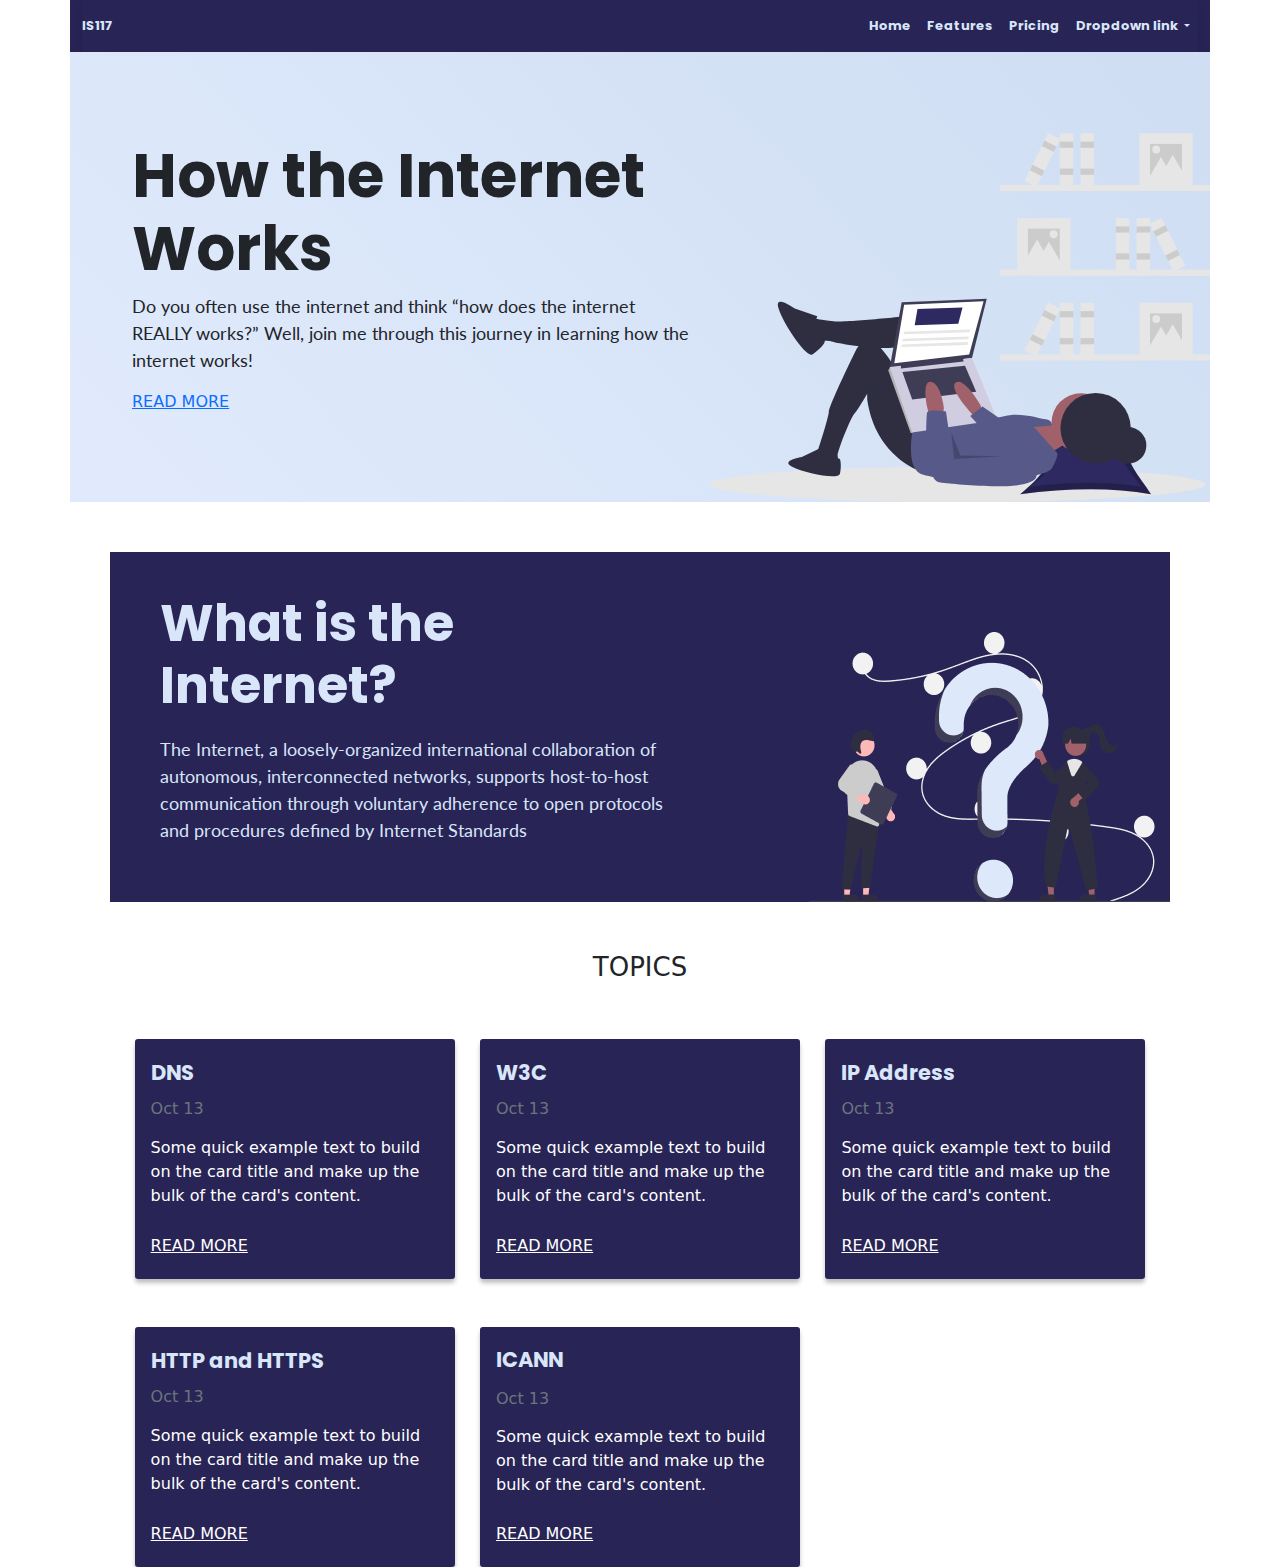
==== index.html @ 41cf6a09 "Bug: Fixed responsive layout for topic cards" ====
<!doctype html>
<html lang="en">
<head>
    <!-- Required meta tags -->
    <meta charset="utf-8">
    <meta name="viewport" content="width=device-width, initial-scale=1, shrink-to-fit=no">

    <!-- Bootstrap CSS -->
    <link rel="stylesheet" href="css/bootstrap.min.css">
    <link rel="stylesheet" href="css/style.css">

    <link href="https://fonts.googleapis.com/css2?family=Lato&family=Poppins:wght@300;400;700&display=swap" rel="stylesheet">
    <title>Hello, world!</title>
</head>
<body>


<!-- NAV CONTENTS -->

<header class="nav">
    <div class="container navbar-container">
        <nav class="navbar navbar-expand-lg navbar-dark bg-transparent shadow">
            <a class="navbar-brand primary-color" href="#">IS117</a>
            <button class="navbar-toggler" type="button" data-toggle="collapse" data-target="#navbarNavDropdown" aria-controls="navbarNavDropdown" aria-expanded="false" aria-label="Toggle navigation">
                <span class="navbar-toggler-icon"></span>
            </button>
            <div class="collapse navbar-collapse justify-content-end" id="navbarNavDropdown">
                <ul class="navbar-nav">
                    <li class="nav-item active">
                        <a class="nav-link" href="#">Home</a>
                    </li>
                    <li class="nav-item">
                        <a class="nav-link" href="#">Features</a>
                    </li>
                    <li class="nav-item">
                        <a class="nav-link" href="#">Pricing</a>
                    </li>
                    <li class="nav-item dropdown">
                        <a class="nav-link dropdown-toggle" href="#" id="navbarDropdownMenuLink" role="button" data-toggle="dropdown" aria-haspopup="true" aria-expanded="false">
                            Dropdown link
                        </a>
                        <div class="dropdown-menu" aria-labelledby="navbarDropdownMenuLink">
                            <a class="dropdown-item" href="#">Action</a>
                            <a class="dropdown-item" href="#">Another action</a>
                            <a class="dropdown-item" href="#">Something else here</a>
                        </div>
                    </li>
                </ul>
            </div>
        </nav>
    </div>
</header>



<!-- HERO CONTENTS -->

<div class="container hero-container">
    <div class="hero-items d-flex align-items-center">
        <div class="hero-content d-flex flex-column justify-content-around">
            <div>
                <h1>How the Internet Works</h1>
            </div>
            <div>
                <p>Do you often use the internet and think “how does the internet REALLY works?” Well, join me through this journey in learning how the internet works!</p>
            </div>
            <div>
                <a href="">READ MORE</a>
            </div>
        </div>
        <div class="hero-img d-none d-none d-xl-block d-lg-block">
            <img src="hero-img.svg" class="img-fluid" alt="">
        </div>
    </div>
</div>


<!-- SECOND HERO CONTENTS -->
<div class="container second-content">
    <div class="second-content-container d-flex align-items-center">
        <div class="second-content-text">
            <div>
                <h1>What is the Internet?</h1>
            </div>
            <div>
                <p>
                    The Internet, a loosely-organized international collaboration of autonomous, interconnected networks, supports host-to-host communication through voluntary adherence to open protocols and procedures defined by Internet Standards
                </p>
            </div>
        </div>
        <div class="second-content-img d-none d-none d-xl-block d-lg-block">
            <img src="hero-img-2.png" class="img-fluid" alt="">
        </div>
    </div>
</div>


<!-- TOPIC CONTENTS -->

<div class="container topic-container d-flex align-items-center">

    <div class="topic-content container d-flex justify-content-center align-items-center flex-column">
        <div class="topic-header-title">
            <h1>TOPICS</h1>
        </div>
        <div class="row mt-5 d-flex justify-content-center align-items-center topic-box">

            <div class="col-lg-4 col-md-6 col-12 d-flex align-items-center justify-content-center">
                <div class="card" style="width: 20rem; height: 15rem">
                    <div class="card-body d-flex flex-column justify-content-around">
                        <h5 class="card-title">DNS</h5>
                        <h6 class="card-subtitle mb-2 text-muted">Oct 13</h6>
                        <p class="card-text">Some quick example text to build on the card title and make up the bulk of the card's content.</p>
                        <a href="#" class="card-link">READ MORE</a>
                    </div>
                </div>
            </div>

            <div class="col-lg-4 col-md-6 col-12 d-flex align-items-center justify-content-center">
                <div class="card" style="width: 20rem; height: 15rem">
                    <div class="card-body d-flex flex-column justify-content-around">
                        <h5 class="card-title">W3C</h5>
                        <h6 class="card-subtitle mb-2 text-muted">Oct 13</h6>
                        <p class="card-text">Some quick example text to build on the card title and make up the bulk of the card's content.</p>
                        <a href="#" class="card-link">READ MORE</a>
                    </div>
                </div>
            </div>

            <div class="col-lg-4 col-12 d-flex align-items-center justify-content-center">
                <div class="card" style="width: 20rem; height: 15rem">
                    <div class="card-body d-flex flex-column justify-content-around">
                        <h5 class="card-title">IP Address</h5>
                        <h6 class="card-subtitle mb-2 text-muted">Oct 13</h6>
                        <p class="card-text">Some quick example text to build on the card title and make up the bulk of the card's content.</p>
                        <a href="#" class="card-link">READ MORE</a>
                    </div>
                </div>
            </div>


        </div>

        <div class="row mt-5 d-flex align-items-center topic-box">

            <div class="col-lg-4 col-md-6  col-12 d-flex align-items-center justify-content-center">
                <div class="card" style="width: 20rem; height: 15rem">
                    <div class="card-body d-flex flex-column justify-content-around">
                        <h5 class="card-title">HTTP and HTTPS</h5>
                        <h6 class="card-subtitle mb-2 text-muted">Oct 13</h6>
                        <p class="card-text">Some quick example text to build on the card title and make up the bulk of the card's content.</p>
                        <a href="#" class="card-link">READ MORE</a>
                    </div>
                </div>
            </div>

            <div class="col-lg-4 col-md-6 col-12 d-flex align-items-center justify-content-center">
                <div class="card" style="width: 20rem; height: 15rem">
                    <div class="card-body d-flex flex-column justify-content-around">
                        <h5 class="card-title">ICANN</h5>
                        <h6 class="card-subtitle mb-2 mt-0 text-muted">Oct 13</h6>
                        <p class="card-text">Some quick example text to build on the card title and make up the bulk of the card's content.</p>
                        <a href="#" class="card-link">READ MORE</a>
                    </div>
                </div>
            </div>
        </div>

    </div>
</div>












<!-- Optional JavaScript; choose one of the two! -->

<!-- Option 1: jQuery and Bootstrap Bundle (includes Popper) -->
<script src="https://code.jquery.com/jquery-3.5.1.slim.min.js" integrity="sha384-DfXdz2htPH0lsSSs5nCTpuj/zy4C+OGpamoFVy38MVBnE+IbbVYUew+OrCXaRkfj" crossorigin="anonymous"></script>
<script src="js/bootstrap.bundle.js"></script>


</body>
---- css/style.css ----
/*
font-family: 'Lato', sans-serif;
font-family: 'Poppins', sans-serif;
*/
.navbar-container,.dropdown-menu
{
    background-color: #282456;
}

.navbar-nav .nav-item a, .navbar-brand
{
    color: #D9E5F8 !important;
    font-family: 'Poppins', sans-serif;
    font-weight: 700;
    font-size: 13px;
}

.hero-container
{
    height: 50vh;
    background: linear-gradient(46.19deg, #E0EAFC 5.66%, #CFDEF3 94.35%);
    position: relative;
}

.hero-items
{
    height: 50vh;
}

.hero-img
{
    height: auto;
    width: 500px;
    position: absolute;
    bottom: 0;
    right: 0;
}
.hero-img img
{
    max-width: 500px;
    height: auto;
}


.hero-content
{
    min-height: 30vh;
    width: 50%;
    margin-left: 50px;
}

.hero-content h1
{
    font-family: 'Poppins',sans-serif;
    font-size: 61px;
    font-weight: 700;
}

.hero-content p
{
    font-family: 'Lato',sans-serif;
    font-size: 18px;
}

/* SECOND-CONTENT STYLING */
.second-content-container
{
    width: 95%;
    background-color: #282456;
    margin: 50px auto;
    height: 350px;
    position: relative;
}

.second-content-text
{
    width: 50%;
    margin-left: 50px;
    color:#D9E5F8;
}
.second-content-text h1
{
    font-family: 'Poppins',sans-serif;
    font-size: 51px;
    font-weight: 700;
    margin-bottom: 20px;
}
.second-content-text p
{
    font-family: Lato,sans-serif;
    font-size: 18px;
}

.second-content-img{
    position: absolute;
    bottom: 0;
    right: 0;
}

.topic-content
{
    min-height: 60vh;
    width: 95%;
}

.topic-box
{
    min-height: 25vh;
    width: 100%;
}

.card-body
{
    background-color:#282456 ;
    border-radius: 3px;
}
.card
{
    border-style: none;
    box-shadow: 0 4px 4px rgba(0, 0, 0, 0.25);
}

.topic-header-title h1
{
    font-size: 26px;
}

.card-link,.card-text
{
    color: white;
}



.card-title
{
    font-family: 'Poppins', sans-serif;
    font-size: 21px;
    font-weight: 700;
    color: #D9E5F8;
}

@media (max-width: 992px )
{
    .hero-content, .second-content-text
    {
        width: 100%;
        margin-left: 0;
        text-align: center;
    }

    .card
    {
        margin-bottom: 10px;
    }

}
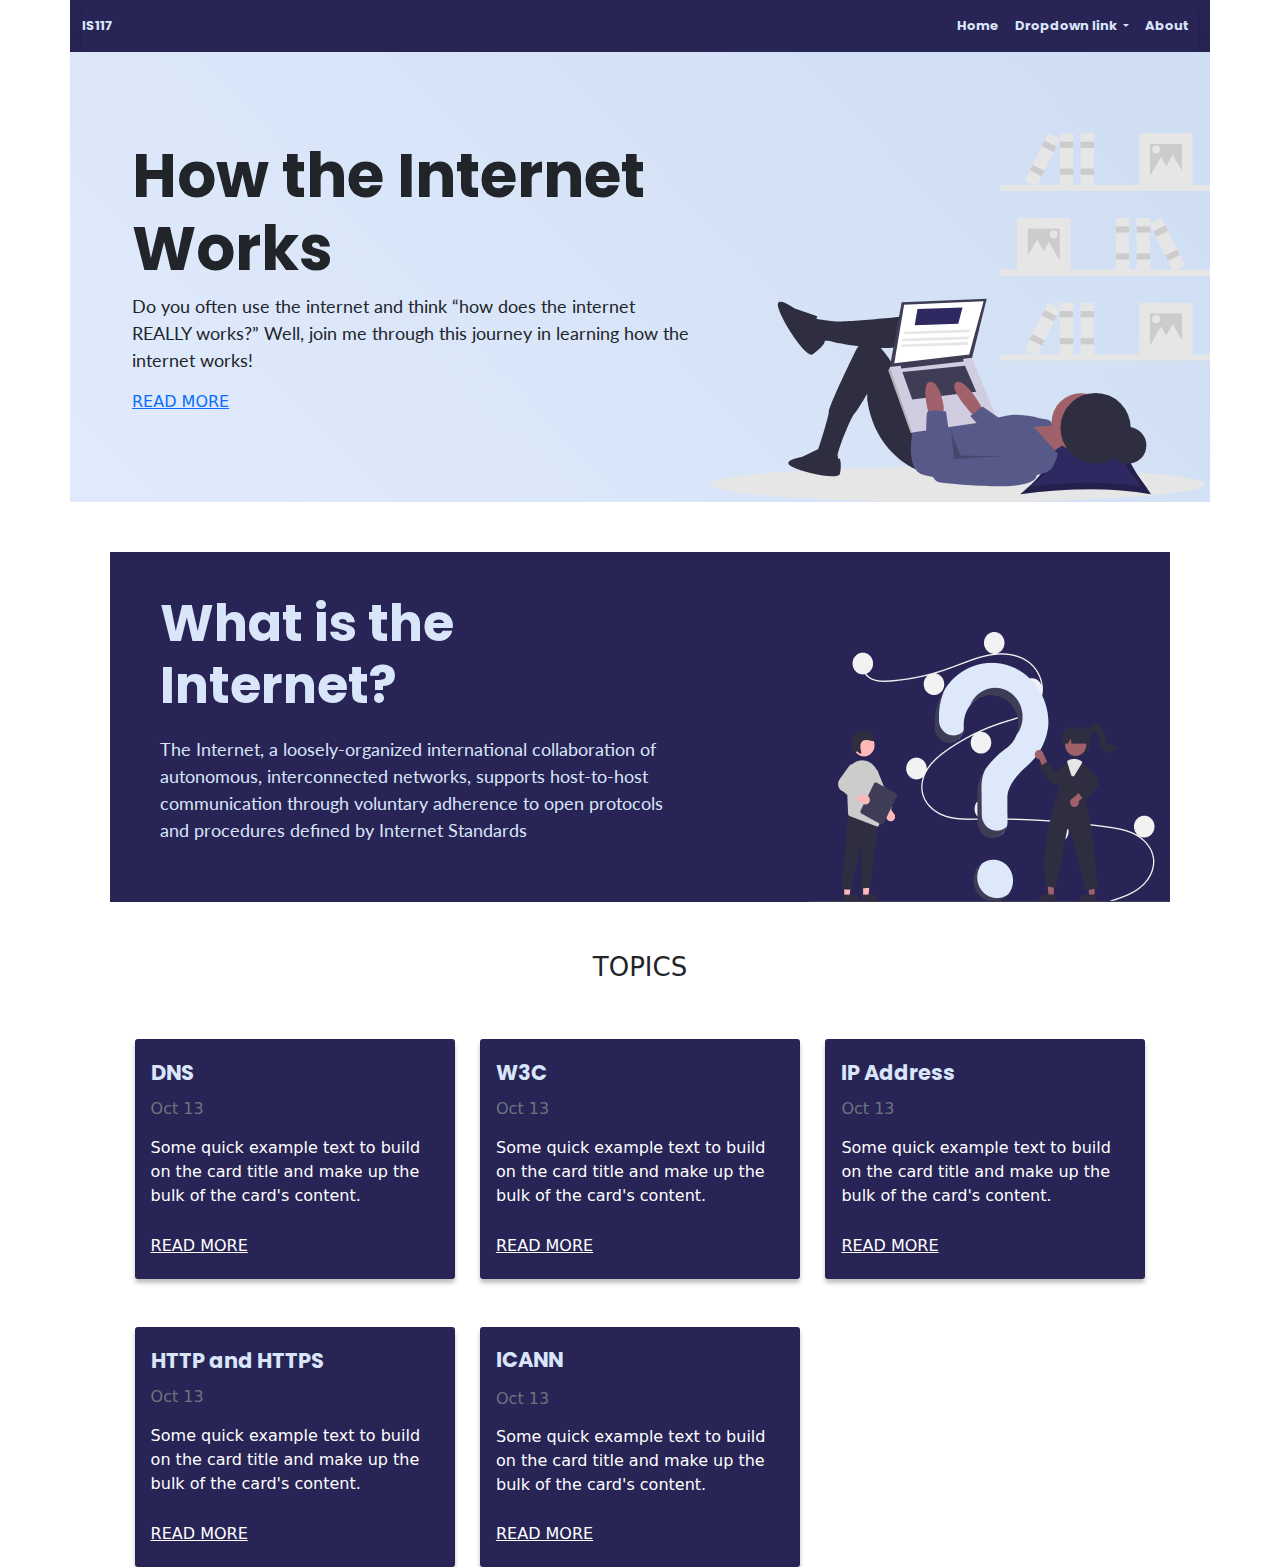
==== commit d3419840: "Task: Fixed nav links" ====
--- a/index.html
+++ b/index.html
@@ -29,22 +29,22 @@
                     <li class="nav-item active">
                         <a class="nav-link" href="#">Home</a>
                     </li>
-                    <li class="nav-item">
-                        <a class="nav-link" href="#">Features</a>
-                    </li>
-                    <li class="nav-item">
-                        <a class="nav-link" href="#">Pricing</a>
-                    </li>
                     <li class="nav-item dropdown">
                         <a class="nav-link dropdown-toggle" href="#" id="navbarDropdownMenuLink" role="button" data-toggle="dropdown" aria-haspopup="true" aria-expanded="false">
                             Dropdown link
                         </a>
                         <div class="dropdown-menu" aria-labelledby="navbarDropdownMenuLink">
-                            <a class="dropdown-item" href="#">Action</a>
-                            <a class="dropdown-item" href="#">Another action</a>
-                            <a class="dropdown-item" href="#">Something else here</a>
+                            <a class="dropdown-item" href="#">ICANN</a>
+                            <a class="dropdown-item" href="#">DNS</a>
+                            <a class="dropdown-item" href="#">W3C</a>
+                            <a class="dropdown-item" href="#">IP Address</a>
+                            <a class="dropdown-item" href="#">HTTPS</a>
                         </div>
                     </li>
+                    <li class="nav-item">
+                        <a class="nav-link" href="#">About</a>
+                    </li>
+
                 </ul>
             </div>
         </nav>
--- a/css/style.css
+++ b/css/style.css
@@ -140,6 +140,135 @@
     color: #D9E5F8;
 }
 
+
+
+
+/* ICANN STYLING */
+.icann-banner-container
+{
+    padding: 0;
+}
+.icann-banner-contents
+{
+    min-height: 30vh;
+    background-color: #D9E5F8;
+    align-items: center;
+}
+.icann-banner-text
+{
+    width: 75%;
+    margin-left: 50px;
+    color: #282456;
+}
+
+
+.icann-banner-text h1
+{
+    font-family: 'Poppins', sans-serif;
+    font-size: 24px;
+    font-weight: 700;
+
+}
+
+
+.icann-banner-text p
+{
+    font-family: Lato,sans-serif;
+    font-size: 18px;
+    max-width: 90ch;
+    margin-top: 20px;
+}
+
+
+.icann-logo
+{
+    margin-bottom: 40px;
+    margin-right: 30px;
+}
+
+
+
+
+
+/* ICANN TOPIC STYLING */
+.icann-topic-container
+{
+    min-height: 50vh;
+    margin-top: 60px;
+    color: #D9E5F8;
+}
+
+.icann-topic-content
+{
+    min-height: 45vh;
+    width: 100%;
+    background-color: #282456;
+    font-family: Lato, sans-serif;
+    font-size: 16px;
+    color: #D9E5F8;
+
+}
+
+.icann-box-1
+{
+    width: 300px;
+    padding-left: 20px;
+    padding-right: 50px;
+
+}
+.icann-box-2
+{
+    width: auto;
+    padding-right: 20px;
+}
+.icann-box-1,.icann-box-2
+{
+    height: auto;
+    margin-top: 20px;
+}
+
+
+
+
+.icann-topic-second
+{
+    width: 100%;
+    color: #282456;
+    margin-top: 50px;
+    padding-right: 20px;
+    padding-left: 20px;
+    font-family: Lato, sans-serif;
+    font-size: 16px;
+}
+
+.icann-history
+{
+    color: #282456;
+    background-color: #D9E5F8;
+}
+
+.icann-history-content
+{
+   margin: 20px;
+}
+
+.icann-history h1
+{
+    font-family: 'Poppins', sans-serif;
+    font-size: 28px;
+    font-weight: 700;
+    margin-bottom: 20px;
+}
+.icann-history-text
+{
+    font-family: Lato, sans-serif;
+    font-size: 16px;
+}
+.test
+{
+    height: 22vh;
+    margin-top: 20px;
+}
 @media (max-width: 992px )
 {
     .hero-content, .second-content-text
@@ -153,5 +282,12 @@
     {
         margin-bottom: 10px;
     }
-
+.icann-banner-text
+{
+    margin-top: 30px;
+    margin-bottom: 20px;
+    text-align: center;
+    width: 100%;
+    margin-left: 0;
+}
 }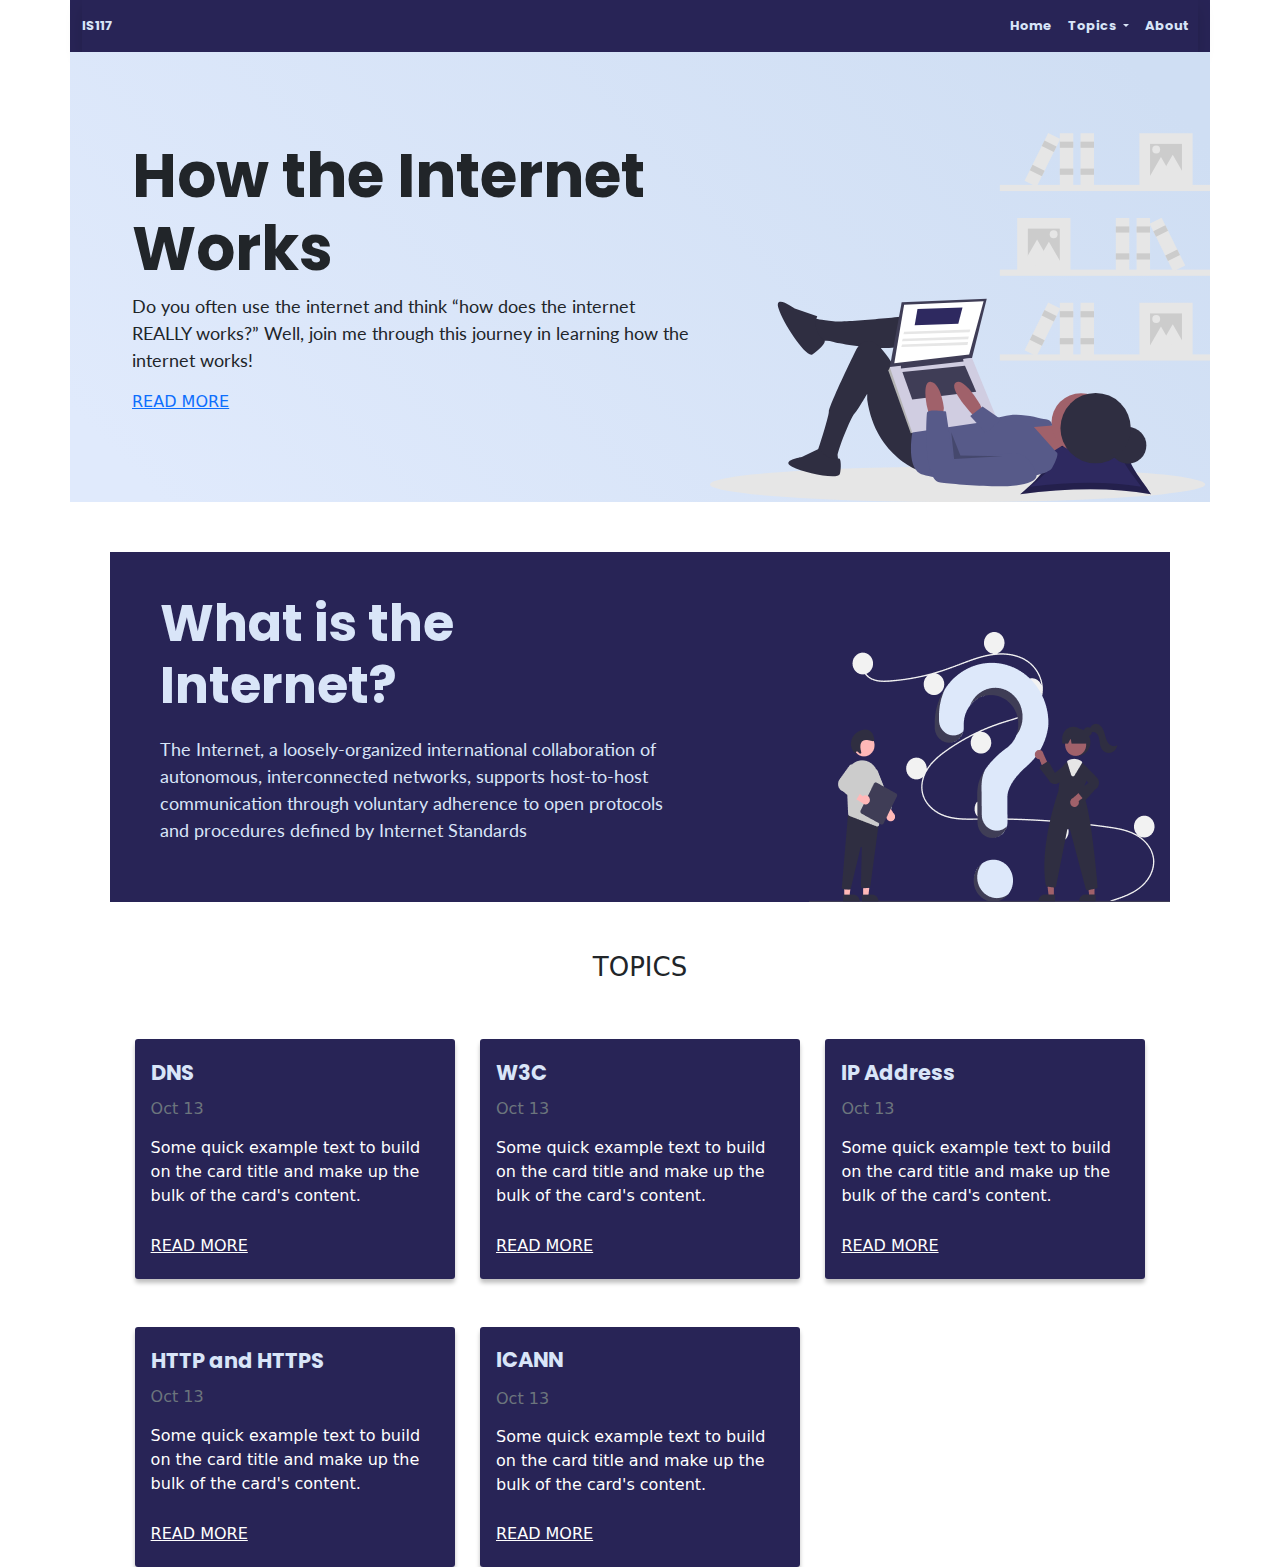
==== commit 892a71f8: "Task: Fixed nav links" ====
--- a/index.html
+++ b/index.html
@@ -31,7 +31,7 @@
                     </li>
                     <li class="nav-item dropdown">
                         <a class="nav-link dropdown-toggle" href="#" id="navbarDropdownMenuLink" role="button" data-toggle="dropdown" aria-haspopup="true" aria-expanded="false">
-                            Dropdown link
+                           Topics
                         </a>
                         <div class="dropdown-menu" aria-labelledby="navbarDropdownMenuLink">
                             <a class="dropdown-item" href="#">ICANN</a>
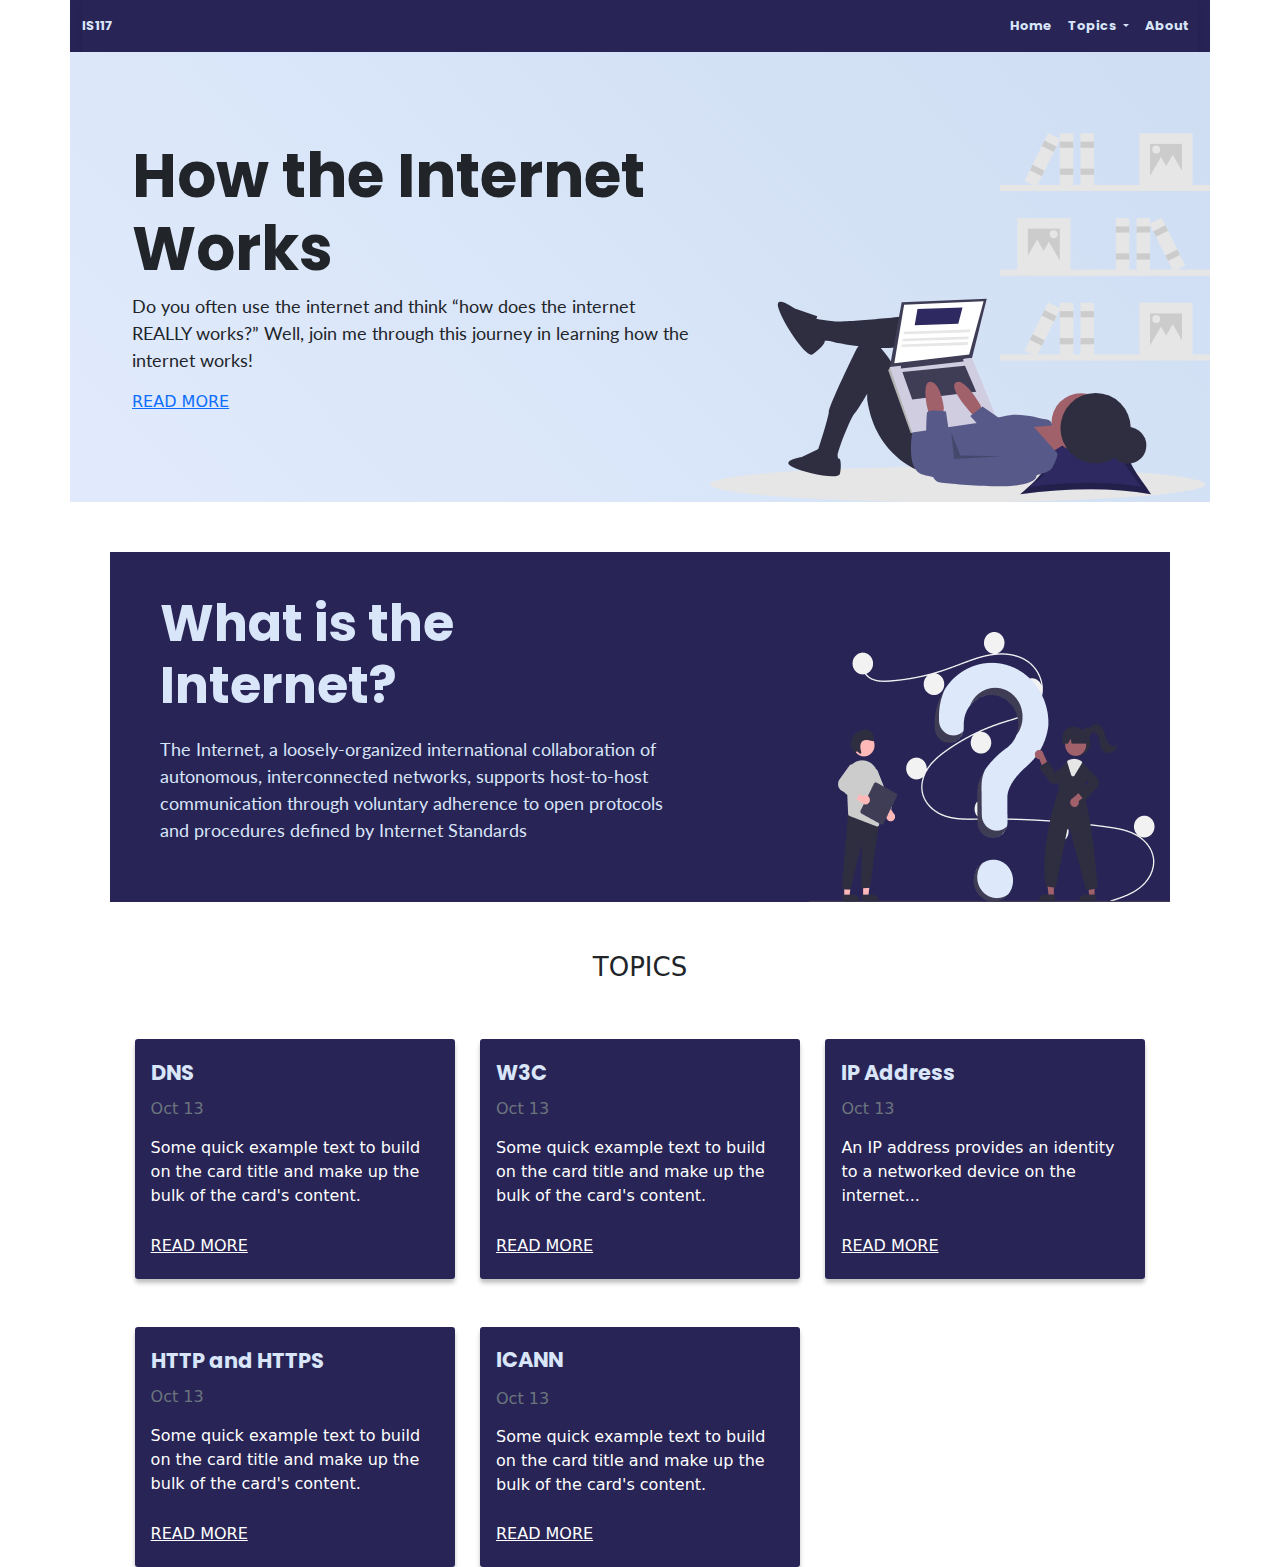
==== commit c413fbf5: "Bug: fixed navigation links to each page." ====
--- a/index.html
+++ b/index.html
@@ -10,7 +10,7 @@
     <link rel="stylesheet" href="css/style.css">
 
     <link href="https://fonts.googleapis.com/css2?family=Lato&family=Poppins:wght@300;400;700&display=swap" rel="stylesheet">
-    <title>Hello, world!</title>
+    <title>IS117</title>
 </head>
 <body>
 
@@ -34,10 +34,10 @@
                            Topics
                         </a>
                         <div class="dropdown-menu" aria-labelledby="navbarDropdownMenuLink">
-                            <a class="dropdown-item" href="#">ICANN</a>
+                            <a class="dropdown-item" href="docs/icann.html">ICANN</a>
                             <a class="dropdown-item" href="#">DNS</a>
                             <a class="dropdown-item" href="#">W3C</a>
-                            <a class="dropdown-item" href="#">IP Address</a>
+                            <a class="dropdown-item" href="docs/ipaddress.html">IP Address</a>
                             <a class="dropdown-item" href="#">HTTPS</a>
                         </div>
                     </li>
@@ -65,7 +65,7 @@
                 <p>Do you often use the internet and think “how does the internet REALLY works?” Well, join me through this journey in learning how the internet works!</p>
             </div>
             <div>
-                <a href="">READ MORE</a>
+                <a href="docs/icann.html">READ MORE</a>
             </div>
         </div>
         <div class="hero-img d-none d-none d-xl-block d-lg-block">
@@ -132,8 +132,8 @@
                     <div class="card-body d-flex flex-column justify-content-around">
                         <h5 class="card-title">IP Address</h5>
                         <h6 class="card-subtitle mb-2 text-muted">Oct 13</h6>
-                        <p class="card-text">Some quick example text to build on the card title and make up the bulk of the card's content.</p>
-                        <a href="#" class="card-link">READ MORE</a>
+                        <p class="card-text">An IP address provides an identity to a networked device on the internet...</p>
+                        <a href="docs/ipaddress.html" class="card-link">READ MORE</a>
                     </div>
                 </div>
             </div>
@@ -160,7 +160,7 @@
                         <h5 class="card-title">ICANN</h5>
                         <h6 class="card-subtitle mb-2 mt-0 text-muted">Oct 13</h6>
                         <p class="card-text">Some quick example text to build on the card title and make up the bulk of the card's content.</p>
-                        <a href="#" class="card-link">READ MORE</a>
+                        <a href="docs/icann.html" class="card-link">READ MORE</a>
                     </div>
                 </div>
             </div>
--- a/css/style.css
+++ b/css/style.css
@@ -264,11 +264,66 @@
     font-family: Lato, sans-serif;
     font-size: 16px;
 }
-.test
-{
-    height: 22vh;
-    margin-top: 20px;
-}
+
+
+
+.ip-container
+{
+    width: 90%;
+    margin-top: 50px;
+}
+.ip-left-box
+{
+    background-color: #282456;
+    height: 350px;
+    display: flex;
+    align-items: center;
+
+}
+
+.second-ip-left-box
+{
+    height: 350px;
+    display: flex;
+    align-items: center;
+
+}
+.ip-left-box-text
+{
+    margin-top: 5px;
+    margin-bottom: 5px;
+    color: #D9E5F8;
+}
+
+.ip-left-box-text h1, .ip
+{
+    font-family: 'Poppins', sans-serif;
+    font-size: 18px;
+
+}
+.ip-left-box-text p
+{
+    margin-left: 20px;
+}
+
+.ip-item-left
+{
+    font-family: Lato, sans-serif;
+    font-size: 16px;
+}
+.ip-item-left h1
+{
+    font-family: 'Poppins', sans-serif;
+    font-size: 26px;
+
+}
+
+.text-color
+{
+    color: #282456;
+}
+
+
 @media (max-width: 992px )
 {
     .hero-content, .second-content-text
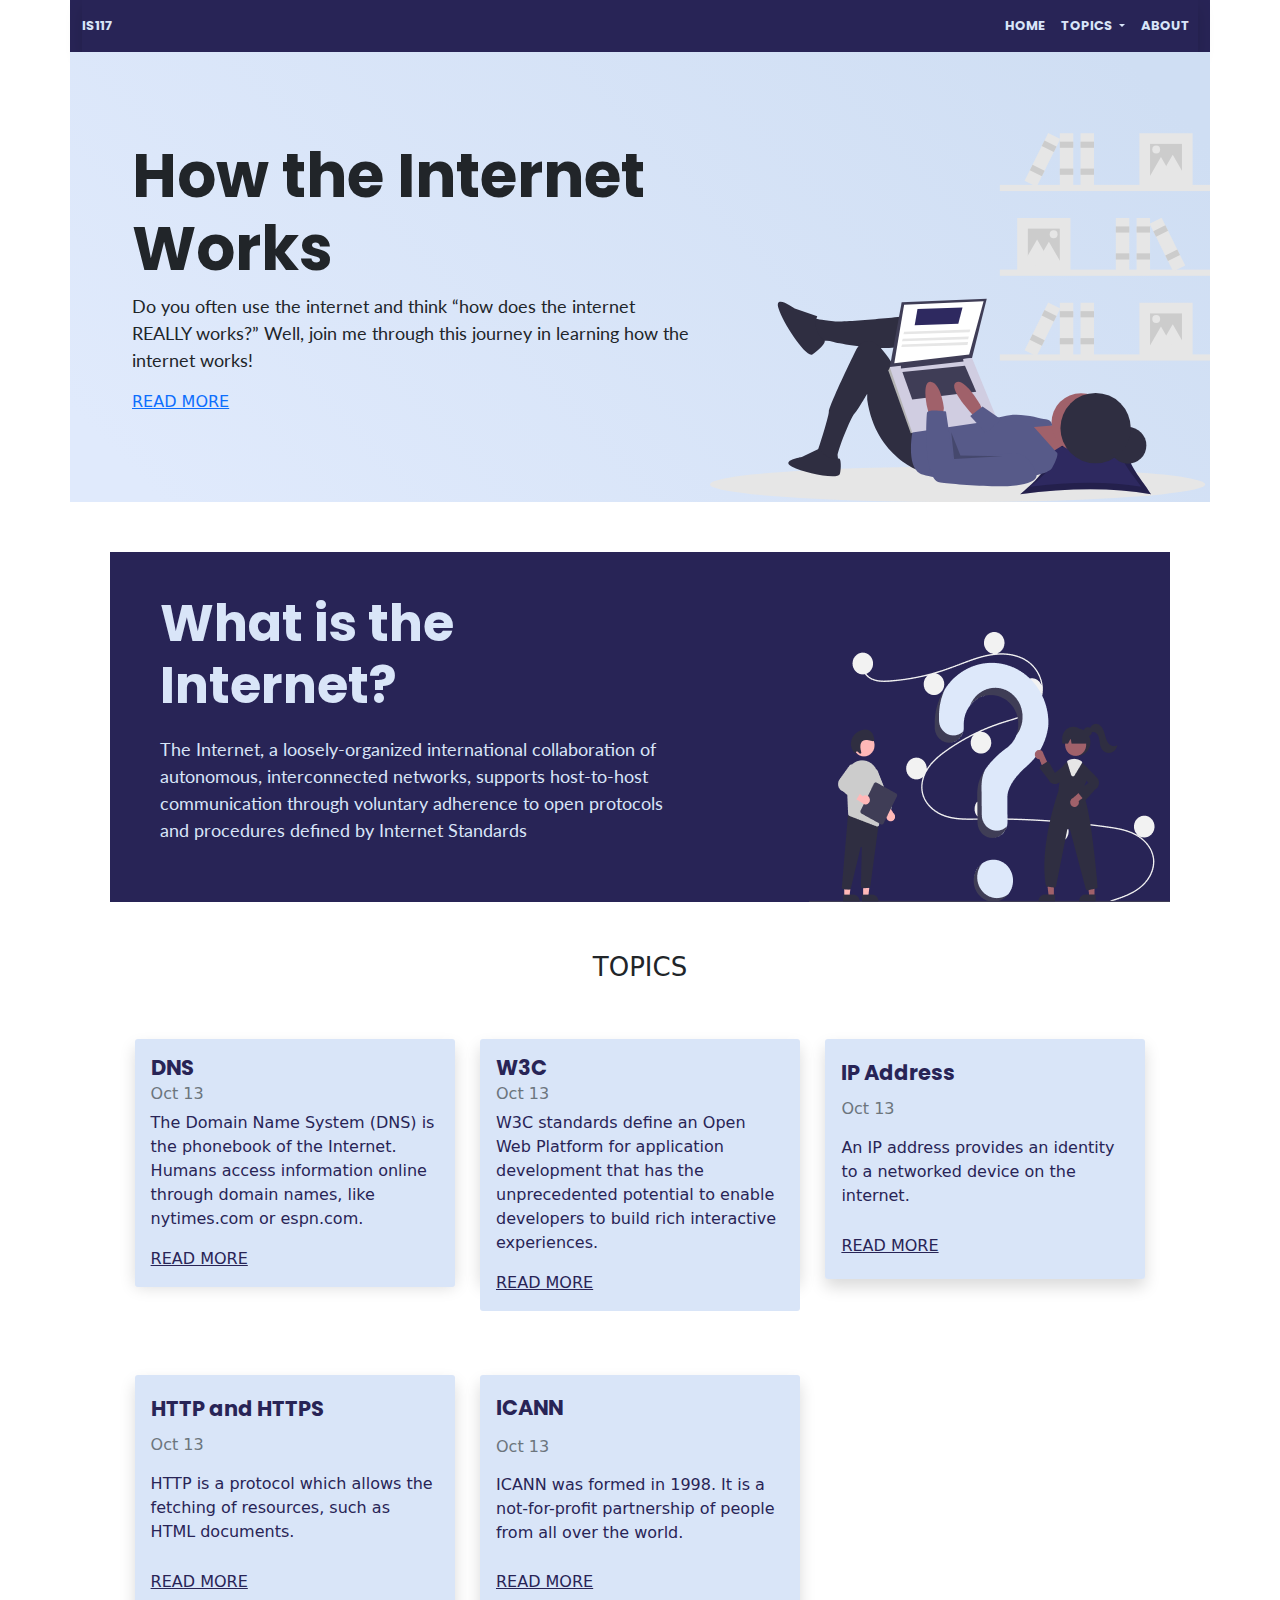
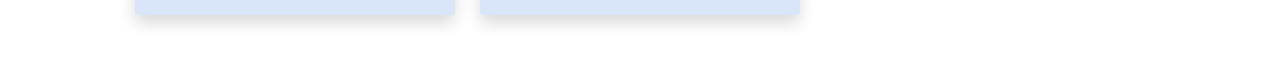
==== commit 04101d0d: "Task: Added contents and styling." ====
--- a/index.html
+++ b/index.html
@@ -25,26 +25,26 @@
                 <span class="navbar-toggler-icon"></span>
             </button>
             <div class="collapse navbar-collapse justify-content-end" id="navbarNavDropdown">
+
                 <ul class="navbar-nav">
                     <li class="nav-item active">
-                        <a class="nav-link" href="#">Home</a>
+                        <a class="nav-link" href="index.html">HOME</a>
                     </li>
                     <li class="nav-item dropdown">
                         <a class="nav-link dropdown-toggle" href="#" id="navbarDropdownMenuLink" role="button" data-toggle="dropdown" aria-haspopup="true" aria-expanded="false">
-                           Topics
+                           TOPICS
                         </a>
                         <div class="dropdown-menu" aria-labelledby="navbarDropdownMenuLink">
                             <a class="dropdown-item" href="docs/icann.html">ICANN</a>
-                            <a class="dropdown-item" href="#">DNS</a>
-                            <a class="dropdown-item" href="#">W3C</a>
+                            <a class="dropdown-item" href="docs/dns.html">DNS</a>
+                            <a class="dropdown-item" href="docs/w3c.html">W3C</a>
                             <a class="dropdown-item" href="docs/ipaddress.html">IP Address</a>
-                            <a class="dropdown-item" href="#">HTTPS</a>
+                            <a class="dropdown-item" href="docs/http.html">HTTPS</a>
                         </div>
                     </li>
                     <li class="nav-item">
-                        <a class="nav-link" href="#">About</a>
+                        <a class="nav-link" href="#">ABOUT</a>
                     </li>
-
                 </ul>
             </div>
         </nav>
@@ -69,7 +69,7 @@
             </div>
         </div>
         <div class="hero-img d-none d-none d-xl-block d-lg-block">
-            <img src="hero-img.svg" class="img-fluid" alt="">
+            <img src="img/hero-img.svg" class="img-fluid" alt="">
         </div>
     </div>
 </div>
@@ -89,7 +89,7 @@
             </div>
         </div>
         <div class="second-content-img d-none d-none d-xl-block d-lg-block">
-            <img src="hero-img-2.png" class="img-fluid" alt="">
+            <img src="img/hero-img-2.png" class="img-fluid" alt="">
         </div>
     </div>
 </div>
@@ -103,36 +103,36 @@
         <div class="topic-header-title">
             <h1>TOPICS</h1>
         </div>
-        <div class="row mt-5 d-flex justify-content-center align-items-center topic-box">
+        <div class="row mt-5 d-flex justify-content-center align-items-center topic-box  mb-5">
 
             <div class="col-lg-4 col-md-6 col-12 d-flex align-items-center justify-content-center">
-                <div class="card" style="width: 20rem; height: 15rem">
+                <div class="card shadow" style="width: 20rem; height: 15rem">
                     <div class="card-body d-flex flex-column justify-content-around">
                         <h5 class="card-title">DNS</h5>
                         <h6 class="card-subtitle mb-2 text-muted">Oct 13</h6>
-                        <p class="card-text">Some quick example text to build on the card title and make up the bulk of the card's content.</p>
+                        <p class="card-text">The Domain Name System (DNS) is the phonebook of the Internet. Humans access information online through domain names, like nytimes.com or espn.com.</p>
                         <a href="#" class="card-link">READ MORE</a>
                     </div>
                 </div>
             </div>
 
             <div class="col-lg-4 col-md-6 col-12 d-flex align-items-center justify-content-center">
-                <div class="card" style="width: 20rem; height: 15rem">
+                <div class="card shadow" style="width: 20rem; height: 15rem">
                     <div class="card-body d-flex flex-column justify-content-around">
                         <h5 class="card-title">W3C</h5>
                         <h6 class="card-subtitle mb-2 text-muted">Oct 13</h6>
-                        <p class="card-text">Some quick example text to build on the card title and make up the bulk of the card's content.</p>
-                        <a href="#" class="card-link">READ MORE</a>
+                        <p class="card-text">W3C standards define an Open Web Platform for application development that has the unprecedented potential to enable developers to build rich interactive experiences.</p>
+                        <a href="docs/w3c.html" class="card-link">READ MORE</a>
                     </div>
                 </div>
             </div>
 
             <div class="col-lg-4 col-12 d-flex align-items-center justify-content-center">
-                <div class="card" style="width: 20rem; height: 15rem">
+                <div class="card shadow" style="width: 20rem; height: 15rem">
                     <div class="card-body d-flex flex-column justify-content-around">
                         <h5 class="card-title">IP Address</h5>
                         <h6 class="card-subtitle mb-2 text-muted">Oct 13</h6>
-                        <p class="card-text">An IP address provides an identity to a networked device on the internet...</p>
+                        <p class="card-text">An IP address provides an identity to a networked device on the internet.</p>
                         <a href="docs/ipaddress.html" class="card-link">READ MORE</a>
                     </div>
                 </div>
@@ -141,25 +141,25 @@
 
         </div>
 
-        <div class="row mt-5 d-flex align-items-center topic-box">
+        <div class="row mt-5 d-flex align-items-center topic-box mb-5">
 
             <div class="col-lg-4 col-md-6  col-12 d-flex align-items-center justify-content-center">
-                <div class="card" style="width: 20rem; height: 15rem">
+                <div class="card shadow" style="width: 20rem; height: 15rem">
                     <div class="card-body d-flex flex-column justify-content-around">
                         <h5 class="card-title">HTTP and HTTPS</h5>
                         <h6 class="card-subtitle mb-2 text-muted">Oct 13</h6>
-                        <p class="card-text">Some quick example text to build on the card title and make up the bulk of the card's content.</p>
-                        <a href="#" class="card-link">READ MORE</a>
+                        <p class="card-text">HTTP is a protocol which allows the fetching of resources, such as HTML documents.</p>
+                        <a href="docs/http.html" class="card-link">READ MORE</a>
                     </div>
                 </div>
             </div>
 
             <div class="col-lg-4 col-md-6 col-12 d-flex align-items-center justify-content-center">
-                <div class="card" style="width: 20rem; height: 15rem">
+                <div class="card shadow" style="width: 20rem; height: 15rem">
                     <div class="card-body d-flex flex-column justify-content-around">
                         <h5 class="card-title">ICANN</h5>
                         <h6 class="card-subtitle mb-2 mt-0 text-muted">Oct 13</h6>
-                        <p class="card-text">Some quick example text to build on the card title and make up the bulk of the card's content.</p>
+                        <p class="card-text">ICANN was formed in 1998. It is a not-for-profit partnership of people from all over the world.</p>
                         <a href="docs/icann.html" class="card-link">READ MORE</a>
                     </div>
                 </div>
--- a/css/style.css
+++ b/css/style.css
@@ -111,13 +111,12 @@
 
 .card-body
 {
-    background-color:#282456 ;
+    background-color:#D9E5F8 ;
     border-radius: 3px;
 }
 .card
 {
     border-style: none;
-    box-shadow: 0 4px 4px rgba(0, 0, 0, 0.25);
 }
 
 .topic-header-title h1
@@ -127,7 +126,7 @@
 
 .card-link,.card-text
 {
-    color: white;
+    color: #282456;
 }
 
 
@@ -137,7 +136,7 @@
     font-family: 'Poppins', sans-serif;
     font-size: 21px;
     font-weight: 700;
-    color: #D9E5F8;
+    color: #282456;
 }
 
 
@@ -324,6 +323,88 @@
 }
 
 
+
+.dns-items
+{
+    width: 90%;
+}
+.test
+{
+
+}
+
+.icann-history-img
+{
+    height: max-content;
+
+}
+
+/* HTTP STYLING*/
+.http-items-container
+{
+    margin-top: 50px;
+    width: 95%;
+}
+
+.http-description-left
+{
+    background-color: #282456;
+    color: #D9E5F8;
+    min-height: 300px;
+    display: flex;
+    flex-direction: column;
+    justify-content: center;
+    border-radius: 10px;
+}
+.http-description-left h1
+{
+    font-family: 'Poppins', sans-serif;
+    font-size: 26px;
+    margin-left: 10px;
+    font-weight: 700;
+}
+
+.http-description-left p
+{
+    font-family: Lato, sans-serif;
+    font-size: 16px;
+    margin-left: 10px;
+}
+.https-description
+{
+    background-color: #282456;
+    padding: 20px;
+    color: #D9E5F8;
+}
+.https-description h1
+{
+    font-family: 'Poppins', sans-serif;
+    font-size: 26px;
+    font-weight: 700;
+}
+
+.versus-text h1
+{
+    font-family: 'Poppins', sans-serif;
+    font-size: 26px;
+    font-weight: 700;
+}
+
+.versus-text p
+{
+    font-family: Lato, sans-serif;
+    font-size: 16px;
+}
+
+.versus-row img
+{
+    border-radius: 10px;
+}
+
+.placeholder
+{
+    height: 100vh;
+}
 @media (max-width: 992px )
 {
     .hero-content, .second-content-text
@@ -345,4 +426,5 @@
     width: 100%;
     margin-left: 0;
 }
+
 }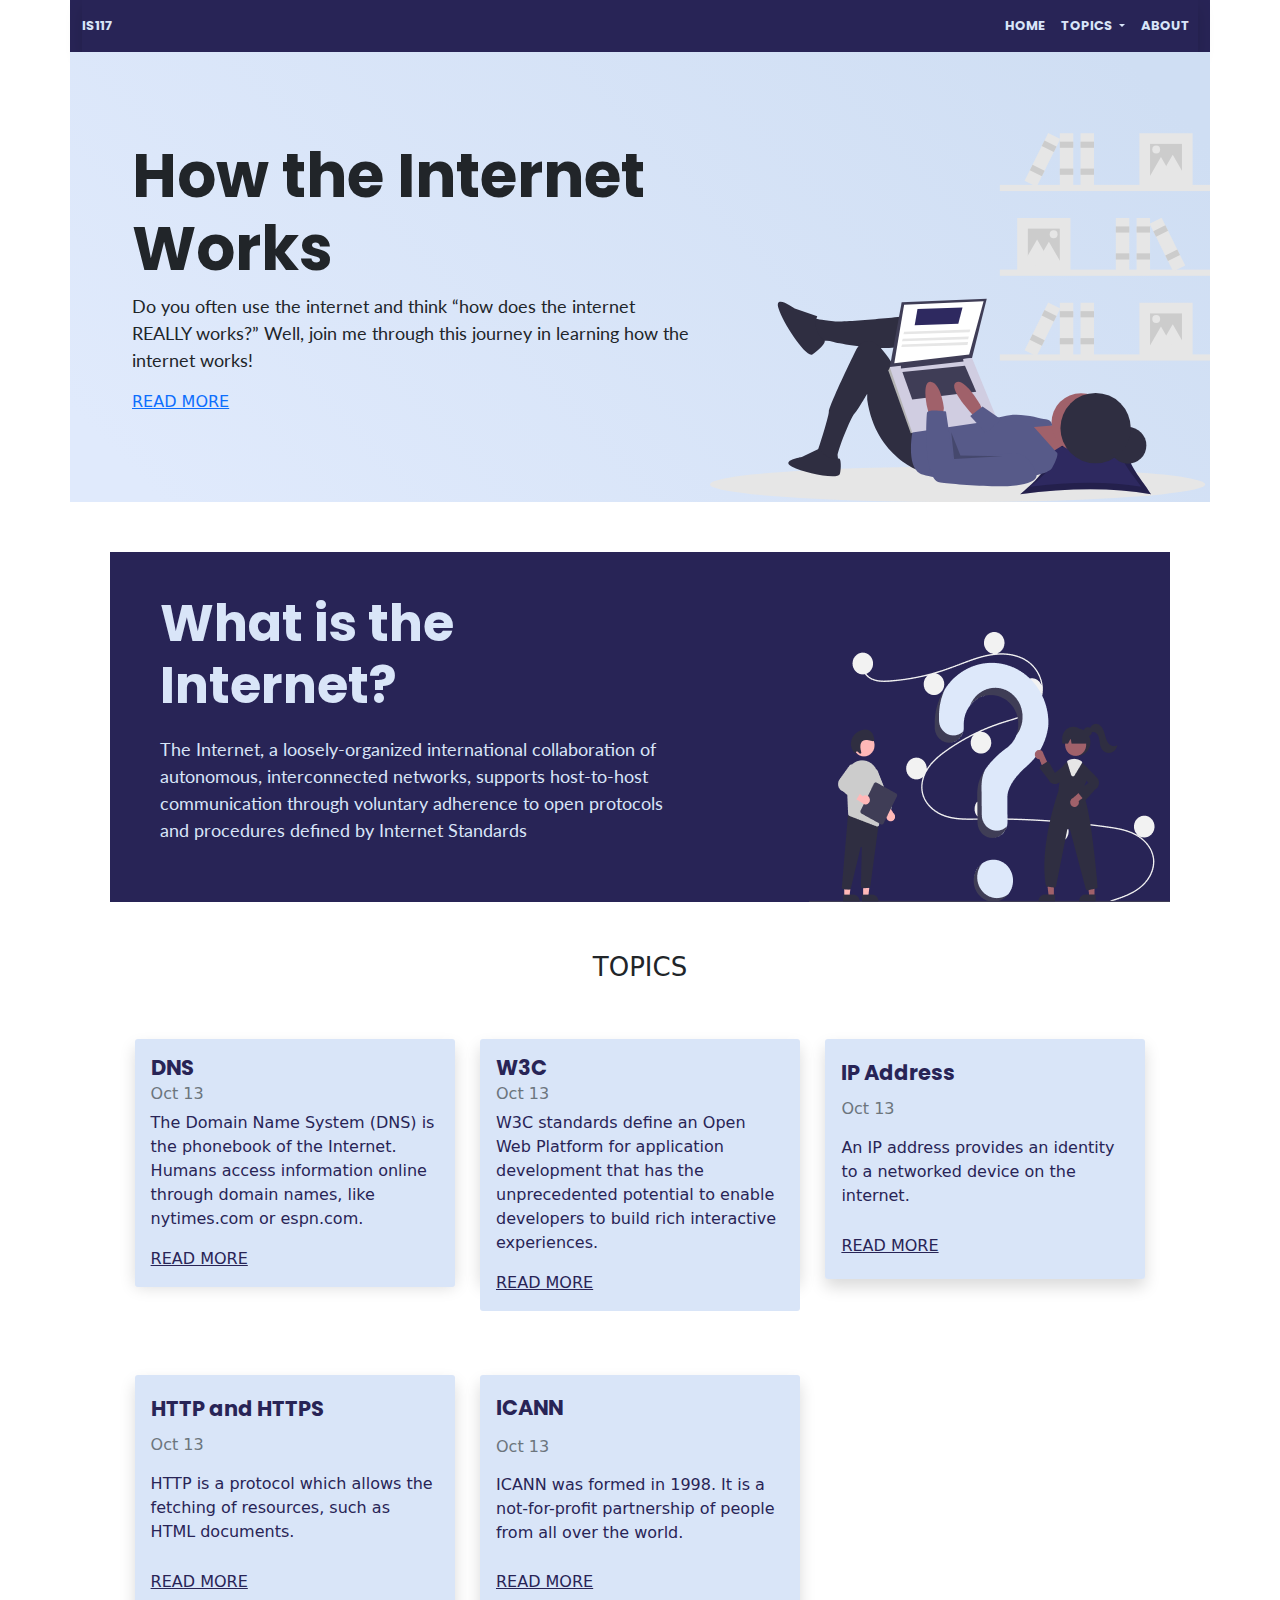
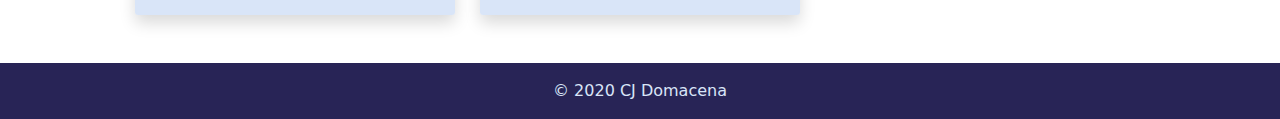
==== commit 16dbaa57: "Task: Added about page. Feature: Added footer. Task: Fixed styling, and adjusted margins for footer." ====
--- a/index.html
+++ b/index.html
@@ -43,7 +43,7 @@
                         </div>
                     </li>
                     <li class="nav-item">
-                        <a class="nav-link" href="#">ABOUT</a>
+                        <a class="nav-link" href="docs/about.html">ABOUT</a>
                     </li>
                 </ul>
             </div>
@@ -177,7 +177,11 @@
 
 
 
-
+<footer class="footer mt-auto py-3">
+    <div class="container text-center footer-container">
+        <span>&#169 2020 CJ Domacena</span>
+    </div>
+</footer>
 
 
 <!-- Optional JavaScript; choose one of the two! -->
--- a/css/style.css
+++ b/css/style.css
@@ -2,7 +2,16 @@
 font-family: 'Lato', sans-serif;
 font-family: 'Poppins', sans-serif;
 */
-.navbar-container,.dropdown-menu
+body
+{
+    min-width: 320px;
+}
+footer
+{
+    color: #D9E5F8;
+}
+
+.navbar-container,.dropdown-menu,footer
 {
     background-color: #282456;
 }
@@ -328,10 +337,6 @@
 {
     width: 90%;
 }
-.test
-{
-
-}
 
 .icann-history-img
 {
@@ -405,6 +410,53 @@
 {
     height: 100vh;
 }
+
+.about-items
+{
+    min-height: 80vh;
+    width: 100%;
+    display: flex;
+    justify-content: center;
+    align-items: center;
+    background-color: #D9E5F8;
+    font-family: Lato, sans-serif;
+    font-size: 18px;
+}
+.about-row
+{
+    width: 90%;
+    min-width: 200px;
+}
+
+.about-img
+{
+    max-width: 200px;
+    height: 200px;
+    background-color: #0d6efd;
+    border-radius: 120px;
+    margin: auto;
+    background-image: url("https://scontent-lga3-2.cdninstagram.com/v/t51.2885-19/s150x150/117831459_1029175254169465_1306962006435099128_n.jpg?_nc_ht=scontent-lga3-2.cdninstagram.com&_nc_ohc=QC9H0px0pP0AX-9Rupr&oh=092bd66d904f3e8b5a7b505f8c82bff9&oe=5FB35145");
+    background-position: center;
+    background-size: cover;
+}
+
+.social-media-links
+{
+    width: 100px;
+    margin: auto;
+}
+
+.about-description
+{
+    width: 500px;
+    margin: auto;
+
+}
+.dns-banner
+{
+    margin-bottom: 150px;
+}
+
 @media (max-width: 992px )
 {
     .hero-content, .second-content-text
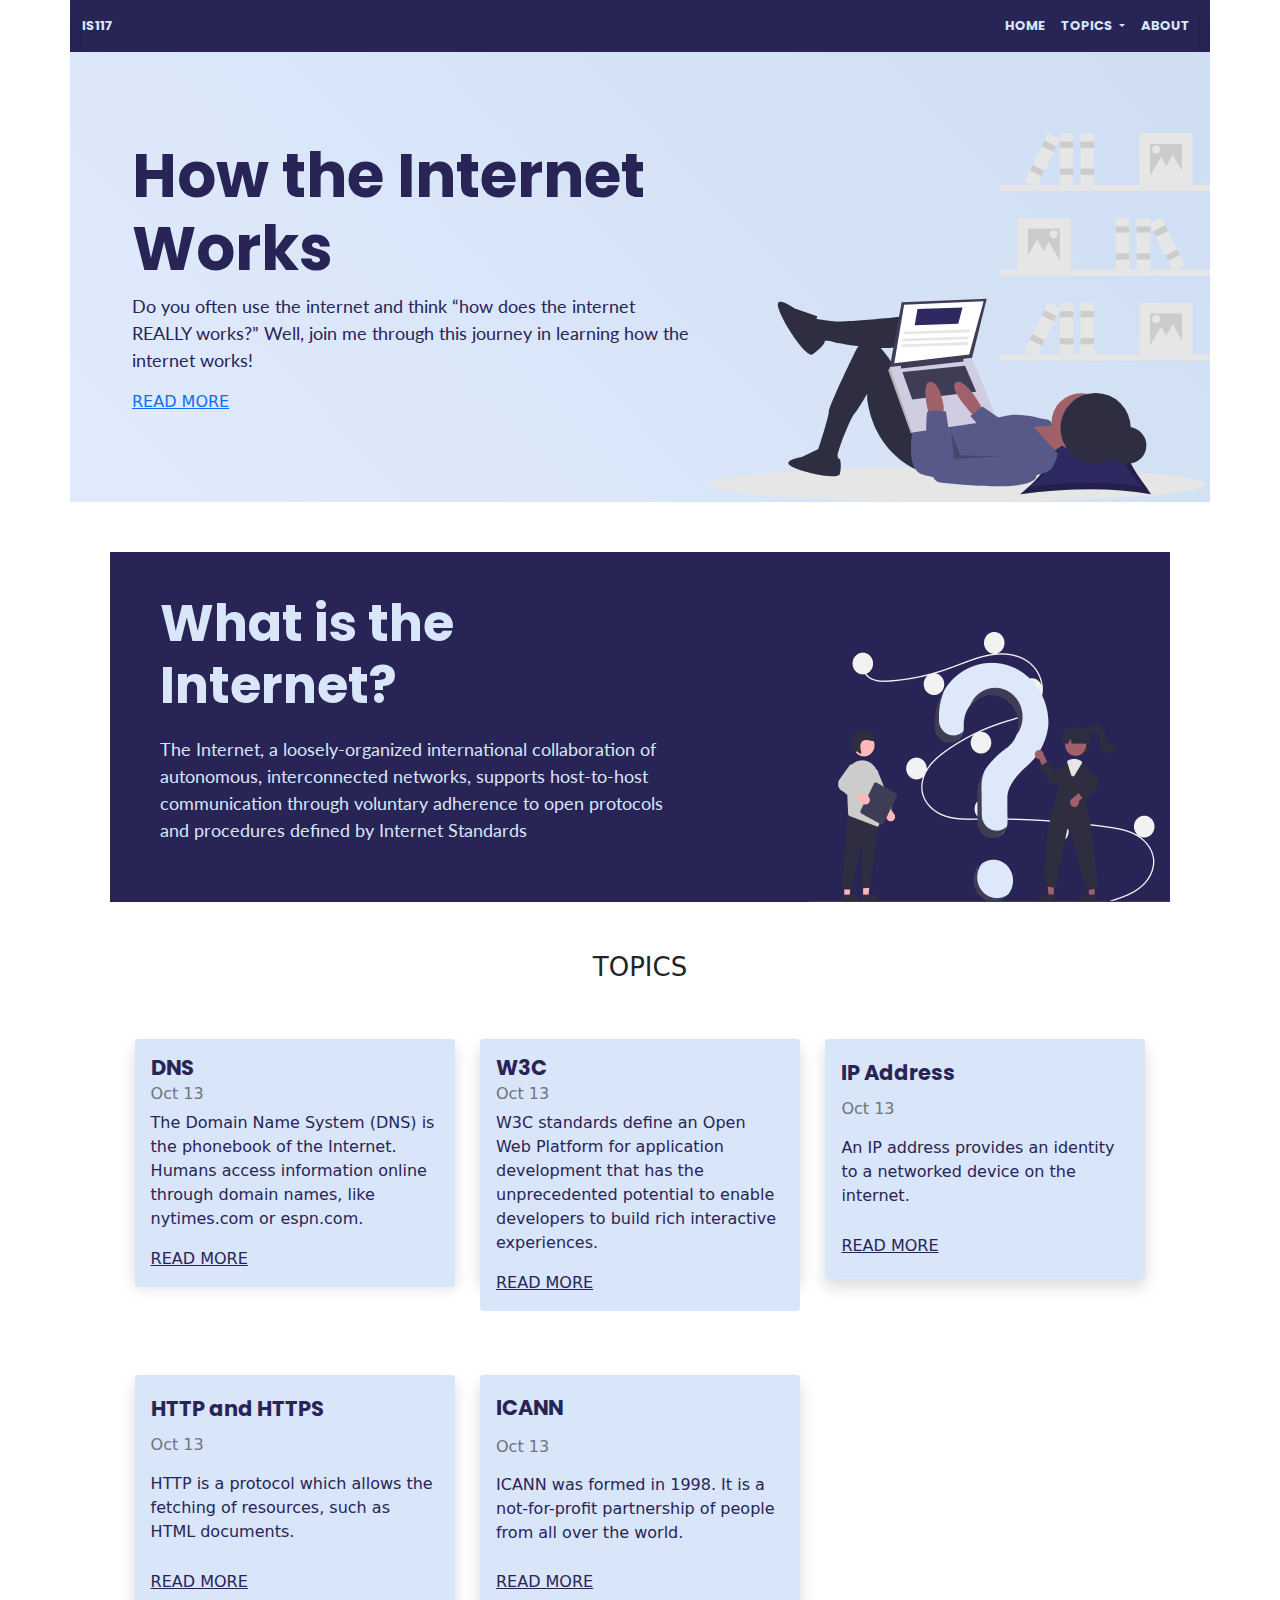
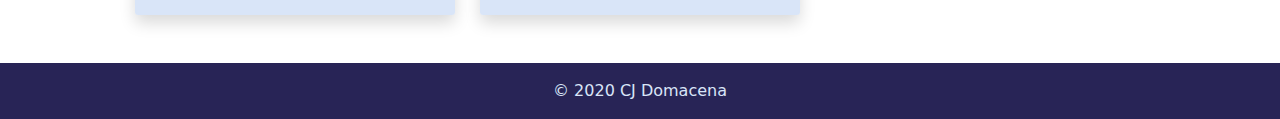
==== commit a6076fea: "Bug: Fixed header hero text color." ====
--- a/index.html
+++ b/index.html
@@ -57,7 +57,7 @@
 
 <div class="container hero-container">
     <div class="hero-items d-flex align-items-center">
-        <div class="hero-content d-flex flex-column justify-content-around">
+        <div class="hero-content d-flex flex-column justify-content-around text-color">
             <div>
                 <h1>How the Internet Works</h1>
             </div>
@@ -111,7 +111,7 @@
                         <h5 class="card-title">DNS</h5>
                         <h6 class="card-subtitle mb-2 text-muted">Oct 13</h6>
                         <p class="card-text">The Domain Name System (DNS) is the phonebook of the Internet. Humans access information online through domain names, like nytimes.com or espn.com.</p>
-                        <a href="#" class="card-link">READ MORE</a>
+                        <a href="docs/dns.html" class="card-link">READ MORE</a>
                     </div>
                 </div>
             </div>
